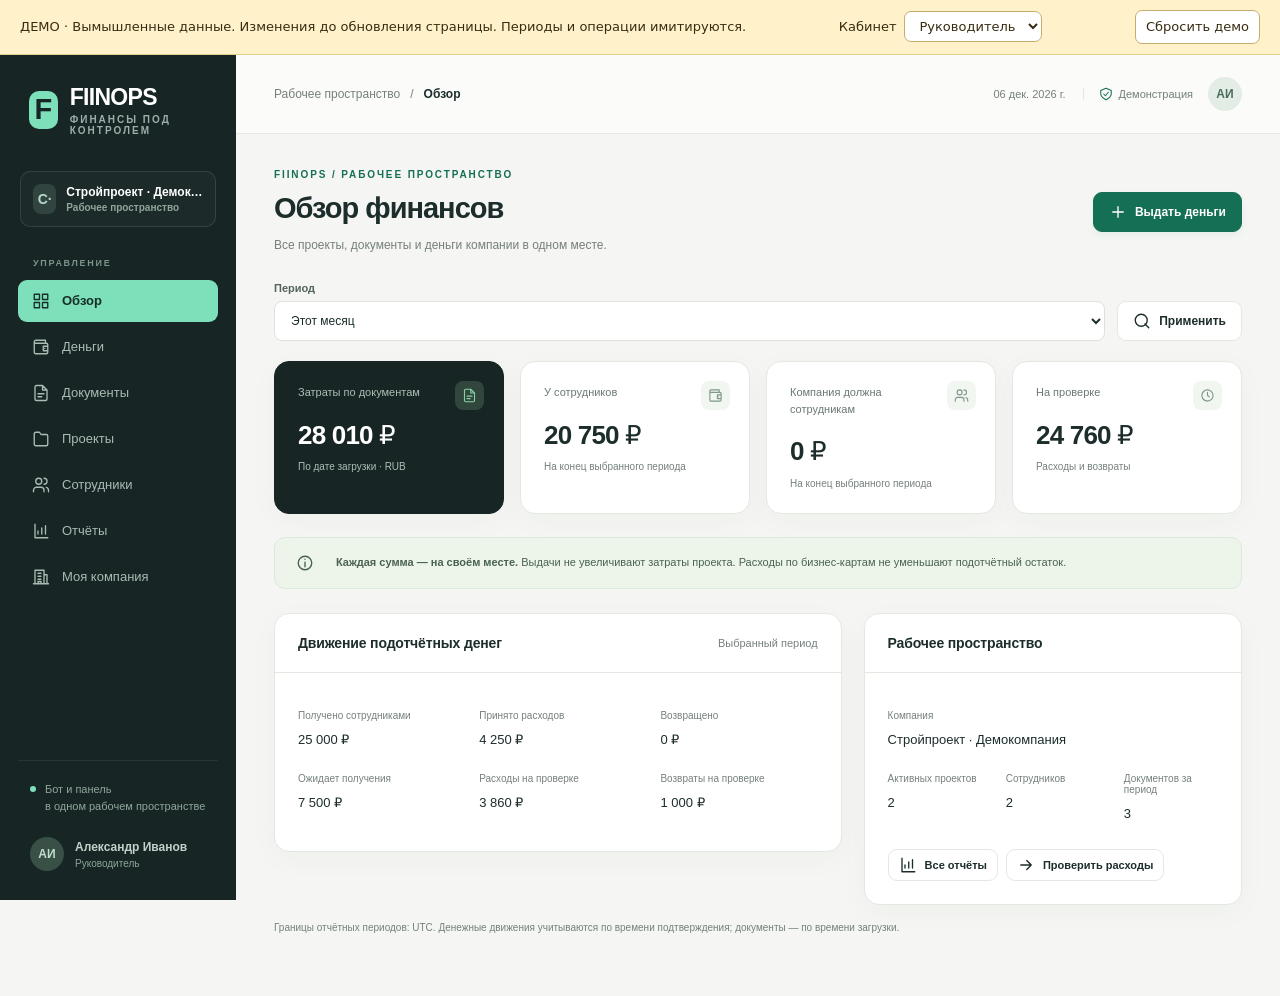
==== index.html @ cc053718 "Publish isolated FIINOPS interface demo with fictional data" ====
<!doctype html>
<html lang="ru">
  <head>
    <meta charset="utf-8" />
    <meta name="viewport" content="width=device-width, initial-scale=1" />
    <meta name="theme-color" content="#172624" />
    <meta
      name="description"
      content="FIINOPS — проекты, документы и деньги вашей компании"
    />
    <title>FIINOPS · Демонстрация интерфейса</title>
    <link
      rel="icon"
      href="data:image/svg+xml,%3Csvg xmlns='http://www.w3.org/2000/svg' viewBox='0 0 40 40'%3E%3Crect width='40' height='40' rx='11' fill='%23172624'/%3E%3Cpath d='M12 29V11h17v5H18v3h9v5h-9v5' fill='%237de0bb'/%3E%3C/svg%3E"
    />
    <link rel="stylesheet" href="./app.css" />
    <link rel="stylesheet" href="./demo.css" />
    <script src="./demo.js" defer></script>
    <script src="./app.js" defer></script>
  </head>
  <body>
    <a class="skip-link" href="#main-content">Перейти к содержимому</a>
    <div id="app" aria-busy="true">
      <div class="boot">
        <span class="brand-mark">F</span>
        <p>Открываем FIINOPS…</p>
      </div>
    </div>
    <div
      id="toast-region"
      class="toast-region"
      aria-live="polite"
      aria-atomic="false"
    ></div>
    <dialog id="dialog" aria-labelledby="dialog-title"></dialog>
  </body>
</html>
---- app.css ----
:root {
  --bg: #f5f6f3;
  --paper: #fff;
  --ink: #1c2d2b;
  --muted: #75807b;
  --line: #e3e8e1;
  --accent: #146f54;
  --accent-light: #e6f4ec;
  --nav: #172624;
  --danger: #b33f43;
  --amber: #9b681b;
  --radius: 15px;
  --shadow: 0 7px 30px #18392b08;
  font-family:
    Inter,
    -apple-system,
    BlinkMacSystemFont,
    "Segoe UI",
    Arial,
    sans-serif;
  font-synthesis: none;
  color: var(--ink);
  background: var(--bg);
  font-size: 14px;
}
* {
  box-sizing: border-box;
}
body {
  margin: 0;
}
button,
input,
select,
textarea {
  font: inherit;
}
button,
a,
input,
select,
textarea {
  -webkit-tap-highlight-color: transparent;
}
button,
a {
  touch-action: manipulation;
}
a {
  color: var(--accent);
  text-decoration: none;
}
button {
  cursor: pointer;
}
button:disabled {
  cursor: wait;
  opacity: 0.55;
}
button:focus-visible,
a:focus-visible,
input:focus-visible,
select:focus-visible,
textarea:focus-visible {
  outline: 3px solid #5db896;
  outline-offset: 3px;
}
button {
  color: inherit;
}
button svg,
a svg {
  width: 18px;
  height: 18px;
  flex: none;
}
svg {
  stroke: currentColor;
  fill: none;
  stroke-width: 1.8;
  stroke-linecap: round;
  stroke-linejoin: round;
}
.skip-link {
  position: fixed;
  top: -60px;
  left: 20px;
  background: var(--accent);
  color: white;
  padding: 12px 18px;
  z-index: 100;
}
.skip-link:focus {
  top: 12px;
}
.boot {
  min-height: 100vh;
  display: flex;
  align-items: center;
  justify-content: center;
  flex-direction: column;
  color: var(--muted);
  gap: 16px;
}
.brand-mark {
  display: grid;
  place-items: center;
  width: 38px;
  height: 38px;
  border-radius: 10px;
  background: #7de0bb;
  color: #172624;
  font-weight: 900;
  font-size: 29px;
  line-height: 1;
  letter-spacing: -3px;
  padding-right: 3px;
}
.brand {
  display: flex;
  align-items: center;
  gap: 12px;
  font-size: 23px;
  font-weight: 800;
  letter-spacing: -0.7px;
}
.brand small {
  font-size: 10px;
  letter-spacing: 2px;
  color: #9cafaa;
  font-weight: 600;
  margin-top: 3px;
}
.brand-text {
  display: flex;
  flex-direction: column;
}
.app-shell {
  display: grid;
  grid-template-columns: 236px minmax(0, 1fr);
  min-height: 100vh;
}
.sidebar {
  position: sticky;
  top: 0;
  height: 100vh;
  background: var(--nav);
  color: #fff;
  display: flex;
  flex-direction: column;
  padding: 29px 18px 20px;
  z-index: 40;
}
.sidebar .brand {
  padding: 0 11px;
  margin-bottom: 35px;
}
.workspace-chip {
  border: 1px solid #ffffff1c;
  background: #ffffff06;
  border-radius: 10px;
  padding: 12px;
  display: flex;
  align-items: center;
  gap: 10px;
  margin: 0 2px 25px;
}
.workspace-chip .company-avatar {
  background: #324440;
  color: #b7d8c9;
  width: 30px;
  height: 30px;
  border-radius: 8px;
  display: grid;
  place-items: center;
  font-weight: 700;
}
.workspace-chip .workspace-name {
  font-size: 12px;
  font-weight: 600;
  overflow: hidden;
  text-overflow: ellipsis;
  white-space: nowrap;
}
.workspace-chip small {
  display: block;
  color: #90a49c;
  font-size: 10px;
  margin-top: 3px;
}
.nav-caption {
  font-size: 9px;
  font-weight: 700;
  color: #7c958b;
  letter-spacing: 1.7px;
  padding: 0 15px;
  margin: 6px 0 12px;
}
.nav-list {
  display: grid;
  gap: 4px;
}
.nav-link {
  display: flex;
  align-items: center;
  gap: 12px;
  padding: 12px 14px;
  border-radius: 9px;
  color: #a9bbb3;
  font-size: 13px;
  font-weight: 500;
}
.nav-link svg {
  width: 18px;
  height: 18px;
}
.nav-link:hover {
  background: #ffffff08;
  color: white;
}
.nav-link.active {
  background: #7de0bb;
  color: #172f27;
  font-weight: 700;
}
.sidebar-foot {
  margin-top: auto;
  padding-top: 22px;
}
.sidebar-note {
  border-top: 1px solid #ffffff12;
  padding: 20px 12px 12px;
  display: flex;
  gap: 9px;
  align-items: flex-start;
  color: #90a79d;
  font-size: 11px;
  line-height: 1.6;
}
.sidebar-note .live-dot {
  margin-top: 5px;
}
.live-dot {
  width: 6px;
  height: 6px;
  border-radius: 50%;
  background: #7de0bb;
  flex: none;
}
.user-menu {
  display: flex;
  align-items: center;
  gap: 11px;
  color: #c3d0cb;
  padding: 9px 12px;
  border-radius: 9px;
}
.user-menu:hover {
  background: #ffffff08;
}
.avatar {
  width: 34px;
  height: 34px;
  border-radius: 50%;
  background: #e4ede5;
  color: #4a6c5d;
  display: grid;
  place-items: center;
  font-size: 12px;
  font-weight: 700;
  flex: none;
}
.user-menu .avatar {
  background: #385046;
  color: #c1dfcc;
}
.user-name {
  font-size: 12px;
  font-weight: 600;
  display: block;
}
.user-role {
  font-size: 10px;
  color: #8ea59a;
  margin-top: 4px;
  display: block;
}
.main-shell {
  min-width: 0;
}
.topbar {
  height: 79px;
  display: flex;
  align-items: center;
  justify-content: space-between;
  padding: 0 38px;
  border-bottom: 1px solid var(--line);
  background: #ffffff9c;
  gap: 14px;
}
.breadcrumb {
  font-size: 12px;
  color: var(--muted);
  display: flex;
  align-items: center;
  gap: 10px;
}
.breadcrumb strong {
  font-weight: 600;
  color: var(--ink);
}
.topbar-end {
  display: flex;
  align-items: center;
  gap: 15px;
  color: var(--muted);
  font-size: 11px;
}
.topbar-clock {
  border-right: 1px solid var(--line);
  padding-right: 17px;
}
.secure-tag {
  display: flex;
  align-items: center;
  gap: 6px;
}
.secure-tag svg {
  width: 14px;
  height: 14px;
  color: var(--accent);
}
.menu-button {
  display: none;
}
.main-content {
  padding: 35px 38px 50px;
  max-width: 1600px;
  margin: auto;
  min-height: calc(100vh - 80px);
}
.page-header {
  display: flex;
  justify-content: space-between;
  align-items: center;
  gap: 20px;
  margin-bottom: 26px;
}
.eyebrow {
  font-size: 10px;
  text-transform: uppercase;
  letter-spacing: 1.9px;
  font-weight: 700;
  color: var(--accent);
  margin: 0 0 10px;
}
.page-header h1 {
  font-size: 29px;
  letter-spacing: -1px;
  margin: 0;
  font-weight: 700;
  line-height: 1.25;
}
.page-description {
  color: var(--muted);
  font-size: 12px;
  line-height: 1.8;
  margin: 9px 0 0;
  max-width: 700px;
}
.page-actions {
  display: flex;
  gap: 9px;
  align-items: center;
  flex-wrap: wrap;
}
.button {
  display: inline-flex;
  align-items: center;
  justify-content: center;
  gap: 8px;
  border: 1px solid var(--line);
  background: white;
  color: var(--ink);
  border-radius: 9px;
  min-height: 40px;
  padding: 10px 15px;
  font-size: 12px;
  font-weight: 600;
  white-space: nowrap;
  transition:
    background 0.15s,
    transform 0.15s;
}
.button:hover {
  background: #f0f4ef;
}
.button.primary {
  background: var(--accent);
  color: white;
  border-color: var(--accent);
  box-shadow: 0 3px 7px #146f5412;
}
.button.primary:hover {
  background: #0e5e46;
}
.button.danger {
  color: var(--danger);
  background: #fff9f9;
  border-color: #edd5d6;
}
.button.ghost {
  border-color: transparent;
  background: transparent;
  color: var(--muted);
}
.button.small {
  min-height: 32px;
  padding: 6px 10px;
  font-size: 11px;
}
.button.icon-only {
  width: 36px;
  padding: 8px;
}
.button.full {
  width: 100%;
}
.button:active {
  transform: translateY(1px);
}
.panel {
  background: var(--paper);
  border: 1px solid var(--line);
  border-radius: var(--radius);
  box-shadow: var(--shadow);
  overflow: hidden;
}
.panel + .panel {
  margin-top: 22px;
}
.panel-heading {
  display: flex;
  justify-content: space-between;
  align-items: center;
  gap: 14px;
  padding: 21px 23px;
  border-bottom: 1px solid var(--line);
}
.panel-heading h2 {
  font-size: 14px;
  margin: 0;
  letter-spacing: -0.15px;
}
.panel-heading small {
  font-size: 11px;
  color: var(--muted);
}
.panel-body {
  padding: 23px;
}
.section-label {
  margin: 27px 0 13px;
  font-size: 14px;
  font-weight: 650;
}
.metrics {
  display: grid;
  grid-template-columns: repeat(4, minmax(0, 1fr));
  gap: 16px;
  margin-bottom: 23px;
}
.metric {
  position: relative;
  padding: 22px 23px;
  background: #fff;
  border: 1px solid var(--line);
  border-radius: var(--radius);
  min-height: 143px;
  display: flex;
  flex-direction: column;
  align-items: flex-start;
  box-shadow: var(--shadow);
}
a.metric:hover {
  border-color: #a1c7b2;
}
.metric-label {
  font-size: 11px;
  color: #6a7971;
  line-height: 1.5;
  max-width: 85%;
}
.metric-icon {
  position: absolute;
  right: 19px;
  top: 19px;
  color: #7e978b;
  background: #f2f6f0;
  width: 29px;
  height: 29px;
  border-radius: 8px;
  display: grid;
  place-items: center;
}
.metric-icon svg {
  width: 15px;
  height: 15px;
}
.metric-value {
  font-size: 26px;
  line-height: 1.1;
  letter-spacing: -0.8px;
  margin-top: 20px;
  font-weight: 650;
  color: var(--ink);
  font-variant-numeric: tabular-nums;
}
.metric-note {
  font-size: 10px;
  color: var(--muted);
  margin-top: 10px;
  line-height: 1.5;
}
.metric.highlight {
  background: var(--nav);
  border-color: var(--nav);
}
.metric.highlight .metric-value {
  color: #fff;
}
.metric.highlight .metric-label,
.metric.highlight .metric-note {
  color: #acbfb5;
}
.metric.highlight .metric-icon {
  background: #31463c;
  color: #86cfa5;
}
.summary-strip {
  display: flex;
  align-items: center;
  gap: 22px;
  border: 1px solid #dce8dc;
  background: #edf5eb;
  padding: 16px 21px;
  border-radius: 11px;
  margin-bottom: 24px;
  color: #49624f;
  font-size: 11px;
  line-height: 1.6;
}
.summary-strip svg {
  width: 18px;
  height: 18px;
  flex: none;
}
.summary-strip p {
  margin: 0;
}
.summary-strip strong {
  font-weight: 650;
}
.two-column {
  display: grid;
  grid-template-columns: minmax(0, 1.5fr) minmax(260px, 1fr);
  gap: 22px;
  align-items: start;
}
.two-column .panel + .panel {
  margin-top: 0;
}
.tabs {
  display: flex;
  gap: 22px;
  border-bottom: 1px solid var(--line);
  margin-bottom: 23px;
}
.tab {
  border-bottom: 2px solid transparent;
  padding: 0 0 14px;
  color: var(--muted);
  font-size: 12px;
  font-weight: 600;
}
.tab.active {
  border-color: var(--accent);
  color: var(--accent);
}
.tab:hover {
  color: var(--ink);
}
.filters {
  display: flex;
  flex-wrap: wrap;
  gap: 12px;
  align-items: flex-end;
  margin-bottom: 20px;
}
.filters .field {
  min-width: 145px;
  flex: 1;
  margin-bottom: 0;
}
.filters .field.search-field {
  flex: 2;
  min-width: 190px;
}
.filters .date-field {
  max-width: 160px;
  min-width: 135px;
}
.filters .button {
  height: 40px;
}
.field {
  display: flex;
  flex-direction: column;
  gap: 7px;
  margin-bottom: 17px;
}
.field > label {
  font-size: 11px;
  font-weight: 600;
  color: #53645c;
}
.field input,
.field select,
.field textarea {
  background: #fff;
  color: var(--ink);
  border: 1px solid #dce3da;
  border-radius: 8px;
  min-height: 40px;
  padding: 10px 12px;
  width: 100%;
  min-width: 0;
  font-size: 12px;
}
.field textarea {
  min-height: 88px;
  resize: vertical;
  line-height: 1.65;
}
.field input::placeholder {
  color: #9aa69e;
}
.field input:hover,
.field select:hover,
.field textarea:hover {
  border-color: #9cb5a6;
}
.field small {
  font-size: 10px;
  color: var(--muted);
  line-height: 1.5;
}
.field input[readonly] {
  background: #f5f7f3;
}
.form-grid {
  display: grid;
  grid-template-columns: 1fr 1fr;
  gap: 0 16px;
}
.form-grid > .wide {
  grid-column: 1/-1;
}
.table-wrap {
  overflow: auto;
  max-width: 100%;
}
.data-table {
  width: 100%;
  border-collapse: collapse;
  text-align: left;
  font-size: 11px;
  white-space: nowrap;
}
.data-table th {
  font-size: 9px;
  letter-spacing: 0.75px;
  text-transform: uppercase;
  color: #869188;
  font-weight: 650;
  background: #fafbf8;
  padding: 14px 22px;
  border-bottom: 1px solid var(--line);
}
.data-table td {
  padding: 17px 22px;
  border-bottom: 1px solid #eef1eb;
  vertical-align: middle;
}
.data-table tr:last-child td {
  border-bottom: 0;
}
.data-table tbody tr:hover {
  background: #fafcf8;
}
.data-table th.numeric,
.data-table td.numeric {
  text-align: right;
  font-variant-numeric: tabular-nums;
}
.data-table .cell-main {
  font-size: 12px;
  font-weight: 550;
  color: var(--ink);
}
.data-table .cell-sub {
  font-size: 10px;
  margin-top: 5px;
  color: var(--muted);
  max-width: 260px;
  overflow: hidden;
  text-overflow: ellipsis;
}
.data-table a.cell-main:hover {
  color: var(--accent);
}
.row-actions {
  display: flex;
  align-items: center;
  gap: 6px;
  justify-content: flex-end;
}
.badge {
  display: inline-flex;
  align-items: center;
  gap: 5px;
  border-radius: 6px;
  font-size: 9px;
  font-weight: 600;
  padding: 5px 8px;
  line-height: 1.3;
  background: #f0f3ee;
  color: #6e7d72;
  white-space: nowrap;
}
.badge::before {
  content: "";
  width: 4px;
  height: 4px;
  border-radius: 50%;
  background: currentColor;
}
.badge.success {
  color: #2b7751;
  background: #edf7ed;
}
.badge.warning {
  color: #a0772e;
  background: #fbf5e7;
}
.badge.danger {
  color: #b05454;
  background: #fbefed;
}
.badge.info {
  color: #4b7296;
  background: #edf3f9;
}
.pagination {
  display: flex;
  justify-content: space-between;
  align-items: center;
  border-top: 1px solid var(--line);
  padding: 15px 22px;
  color: var(--muted);
  font-size: 10px;
  gap: 12px;
}
.pagination-buttons {
  display: flex;
  gap: 7px;
}
.empty-state {
  padding: 51px 25px;
  display: flex;
  flex-direction: column;
  align-items: center;
  text-align: center;
}
.empty-icon {
  display: grid;
  place-items: center;
  width: 49px;
  height: 49px;
  border-radius: 14px;
  background: #f0f5ed;
  color: #8ca18f;
  margin-bottom: 16px;
}
.empty-icon svg {
  width: 23px;
  height: 23px;
}
.empty-state h3 {
  font-size: 14px;
  font-weight: 600;
  margin: 0 0 8px;
}
.empty-state p {
  font-size: 12px;
  line-height: 1.7;
  color: var(--muted);
  max-width: 380px;
  margin: 0 0 17px;
}
.loading-state {
  padding: 75px 25px;
  color: var(--muted);
  display: flex;
  gap: 11px;
  align-items: center;
  justify-content: center;
  font-size: 12px;
}
.spinner {
  width: 18px;
  height: 18px;
  border: 2px solid #dbe7dc;
  border-top-color: var(--accent);
  border-radius: 50%;
  animation: spin 0.8s linear infinite;
}
.loading-screen {
  padding: 95px 0;
}
.skeleton {
  height: 18px;
  background: linear-gradient(100deg, #edf1eb 15%, #f8faf5 40%, #edf1eb 65%);
  background-size: 250%;
  animation: shimmer 1.5s infinite;
  border-radius: 5px;
}
.error-box {
  padding: 15px 18px;
  background: #fff3ef;
  border: 1px solid #f0dcd3;
  color: #a6543e;
  border-radius: 9px;
  font-size: 12px;
  line-height: 1.7;
  margin-bottom: 16px;
}
.notice {
  padding: 14px 17px;
  border-radius: 9px;
  background: #f4f7f0;
  color: #6e7b68;
  font-size: 11px;
  line-height: 1.7;
  margin: 16px 0;
}
.notice p {
  margin: 0;
}
.detail-grid {
  display: grid;
  grid-template-columns: repeat(3, minmax(0, 1fr));
  gap: 22px 24px;
}
.detail-item dt {
  color: var(--muted);
  font-size: 10px;
  margin-bottom: 8px;
}
.detail-item dd {
  font-size: 13px;
  margin: 0;
  line-height: 1.7;
  overflow-wrap: anywhere;
}
.detail-item.wide {
  grid-column: 1/-1;
}
.detail-item dd.amount {
  font-size: 24px;
  font-weight: 650;
  letter-spacing: -0.6px;
}
.detail-label {
  font-size: 10px;
  color: var(--muted);
  margin: 0 0 8px;
}
.detail-text {
  font-size: 13px;
  line-height: 1.7;
}
.amount {
  font-variant-numeric: tabular-nums;
}
.muted {
  color: var(--muted);
}
.text-danger {
  color: var(--danger);
}
.text-accent {
  color: var(--accent);
}
.back-link {
  display: inline-flex;
  align-items: center;
  gap: 7px;
  color: var(--muted);
  font-size: 11px;
  margin-bottom: 23px;
}
.back-link svg {
  width: 14px;
  height: 14px;
}
.timeline {
  list-style: none;
  margin: 0;
  padding: 0;
}
.timeline li {
  position: relative;
  border-left: 1px solid #e0e7dc;
  margin-left: 5px;
  padding: 0 0 25px 22px;
  font-size: 11px;
  line-height: 1.6;
}
.timeline li::before {
  content: "";
  position: absolute;
  width: 7px;
  height: 7px;
  background: #91b6a0;
  border: 3px solid white;
  box-sizing: content-box;
  border-radius: 50%;
  left: -7px;
  top: 1px;
}
.timeline li:last-child {
  border: 0;
  padding-bottom: 0;
}
.timeline time {
  display: block;
  color: var(--muted);
  font-size: 10px;
  margin-top: 3px;
}
.raw-text {
  white-space: pre-wrap;
  word-break: break-word;
  font:
    11px/1.8 ui-monospace,
    SFMono-Regular,
    Consolas,
    monospace;
  margin: 0;
  color: #667468;
  max-height: 350px;
  overflow: auto;
}
.card-grid {
  display: grid;
  grid-template-columns: repeat(3, 1fr);
  gap: 17px;
  margin-bottom: 24px;
}
.bank-card {
  background: linear-gradient(125deg, #223d32, #153027);
  color: white;
  border-radius: 14px;
  min-height: 161px;
  padding: 23px;
  position: relative;
  overflow: hidden;
}
.bank-card::after {
  content: "";
  position: absolute;
  right: -30px;
  bottom: -70px;
  border: 1px solid #ffffff0c;
  border-radius: 50%;
  width: 220px;
  height: 220px;
  box-shadow:
    0 0 0 35px #ffffff03,
    0 0 0 70px #ffffff02;
  pointer-events: none;
}
.bank-card h3 {
  font-size: 13px;
  margin: 0 0 34px;
  font-weight: 550;
  position: relative;
  z-index: 1;
}
.bank-card p {
  font-size: 19px;
  letter-spacing: 2px;
  margin: 0;
  color: #e8f2e9;
}
.bank-card small {
  font-size: 8px;
  letter-spacing: 1.5px;
  text-transform: uppercase;
  color: #97b3a3;
  display: block;
  margin-top: 12px;
}
.activity-row {
  padding: 15px 22px;
  display: flex;
  align-items: center;
  gap: 12px;
  border-bottom: 1px solid #eef1eb;
}
.activity-row:last-child {
  border: 0;
}
.activity-icon {
  background: #f1f5ed;
  color: #6c8a73;
  display: grid;
  place-items: center;
  width: 33px;
  height: 36px;
  border-radius: 9px;
  flex: none;
}
.activity-icon svg {
  width: 16px;
  height: 16px;
}
.activity-content {
  flex: 1;
  min-width: 0;
}
.activity-title {
  display: block;
  font-size: 11px;
  font-weight: 550;
}
.activity-note {
  display: block;
  font-size: 10px;
  margin-top: 5px;
  color: var(--muted);
}
.activity-value {
  font-size: 12px;
  font-weight: 600;
  text-align: right;
}
.section-footnote {
  font-size: 10px;
  color: var(--muted);
  line-height: 1.7;
  margin-top: 14px;
}
.inline-actions {
  display: flex;
  gap: 8px;
  flex-wrap: wrap;
}
.code-box {
  background: #f2f6ef;
  border: 1px dashed #c3d6bc;
  border-radius: 10px;
  padding: 17px;
  text-align: center;
  font:
    600 21px/1.6 ui-monospace,
    monospace;
  letter-spacing: 3px;
  overflow-wrap: anywhere;
  margin: 18px 0;
}
.toast-region {
  position: fixed;
  bottom: 23px;
  right: 25px;
  display: grid;
  gap: 9px;
  z-index: 200;
  max-width: min(420px, calc(100vw - 32px));
}
.toast {
  background: #223b30;
  color: #f3fbf4;
  border: 1px solid #46624c;
  border-radius: 10px;
  padding: 14px 18px;
  box-shadow: 0 10px 30px #1a36202b;
  font-size: 12px;
  line-height: 1.6;
  animation: slideIn 0.15s ease;
}
.toast.error {
  background: #80453c;
  border-color: #a66558;
}
.toast button {
  border: 0;
  background: transparent;
  color: inherit;
  float: right;
  padding-left: 15px;
}
dialog {
  border: 1px solid var(--line);
  border-radius: 17px;
  padding: 0;
  width: 540px;
  max-width: calc(100% - 30px);
  max-height: calc(100vh - 40px);
  color: var(--ink);
  box-shadow: 0 30px 130px #102b3052;
}
dialog::backdrop {
  background: #17282485;
  backdrop-filter: blur(3px);
}
.dialog-header {
  padding: 24px 25px 20px;
  border-bottom: 1px solid var(--line);
  display: flex;
  align-items: center;
  justify-content: space-between;
  gap: 15px;
}
.dialog-header h2 {
  font-size: 18px;
  letter-spacing: -0.5px;
  margin: 0;
}
.dialog-body {
  padding: 24px 25px;
}
.dialog-actions {
  display: flex;
  justify-content: flex-end;
  gap: 9px;
  padding-top: 21px;
  margin-top: 5px;
  border-top: 1px solid var(--line);
}
.dialog-description {
  color: var(--muted);
  font-size: 12px;
  line-height: 1.8;
  margin: 0 0 21px;
}
.login-page {
  min-height: 100vh;
  display: grid;
  grid-template-columns: minmax(0, 1.1fr) minmax(400px, 1fr);
}
.login-story {
  background: var(--nav);
  padding: 43px 55px 36px;
  display: flex;
  flex-direction: column;
  color: white;
  position: relative;
  overflow: hidden;
}
.login-story::after {
  content: "";
  position: absolute;
  width: 600px;
  height: 600px;
  border: 1px solid #91bca519;
  border-radius: 50%;
  bottom: -310px;
  right: -150px;
  box-shadow:
    0 0 0 65px #91bca506,
    0 0 0 130px #91bca504,
    0 0 0 195px #91bca503;
  pointer-events: none;
}
.login-story-main {
  margin: auto 0;
  padding: 65px 0;
  max-width: 520px;
  z-index: 1;
}
.login-story .eyebrow {
  color: #8ec7a8;
  font-size: 10px;
  letter-spacing: 2.7px;
}
.login-story h1 {
  font-size: 51px;
  font-weight: 600;
  line-height: 1.17;
  letter-spacing: -2px;
  margin: 20px 0 25px;
}
.login-story h1 span {
  color: #91d2aa;
}
.login-story .lead {
  font-size: 14px;
  color: #9eb7a9;
  line-height: 1.9;
  max-width: 360px;
}
.login-benefits {
  margin-top: 42px;
  display: grid;
  gap: 19px;
}
.login-benefit {
  display: flex;
  align-items: center;
  gap: 12px;
  color: #c4d8ca;
  font-size: 12px;
}
.login-benefit svg {
  width: 17px;
  height: 17px;
  color: #7fcfa0;
}
.login-story-footer {
  font-size: 10px;
  color: #6e9281;
  z-index: 1;
}
.login-form-side {
  display: flex;
  flex-direction: column;
  align-items: center;
  justify-content: center;
  padding: 55px;
  background: #fafbf8;
}
.login-card {
  width: 100%;
  max-width: 365px;
}
.login-icon {
  display: grid;
  place-items: center;
  background: #eaf2e6;
  color: var(--accent);
  width: 46px;
  height: 46px;
  border-radius: 13px;
  margin-bottom: 27px;
}
.login-icon svg {
  width: 23px;
  height: 23px;
}
.login-card h2 {
  font-size: 27px;
  letter-spacing: -0.8px;
  margin: 0 0 13px;
}
.login-card .intro {
  font-size: 12px;
  color: var(--muted);
  line-height: 1.9;
  margin: 0 0 31px;
}
.login-card .button {
  min-height: 46px;
  font-size: 12px;
}
.login-steps {
  list-style: none;
  counter-reset: step;
  padding: 24px 0 0;
  margin: 25px 0;
  border-top: 1px solid var(--line);
  display: grid;
  gap: 17px;
}
.login-steps li {
  counter-increment: step;
  display: flex;
  align-items: flex-start;
  gap: 12px;
  font-size: 11px;
  line-height: 1.7;
  color: #7e8a80;
}
.login-steps li::before {
  content: counter(step);
  background: #eef2e9;
  color: #7d9683;
  font-size: 9px;
  font-weight: 600;
  display: grid;
  place-items: center;
  min-width: 21px;
  height: 21px;
  border-radius: 50%;
}
.login-footer {
  font-size: 10px;
  color: #97a091;
  line-height: 1.8;
  margin-top: 35px;
}
.login-waiting {
  margin: 19px 0;
  padding: 15px 17px;
  background: #edf5e8;
  border: 1px solid #dbe9d4;
  border-radius: 9px;
  display: flex;
  align-items: center;
  gap: 11px;
  font-size: 11px;
  color: #5d7c5e;
  line-height: 1.6;
}
.login-mobile-brand {
  display: none;
}
.mobile-overlay {
  display: none;
}
.pill-count {
  font-size: 9px;
  background: #e9efdf;
  color: #678248;
  border-radius: 4px;
  padding: 3px 6px;
}
.dialog-confirm-summary {
  display: grid;
  gap: 9px;
  background: #f6f8f2;
  border-radius: 10px;
  padding: 17px;
  margin-bottom: 21px;
  font-size: 12px;
  line-height: 1.7;
}
.dialog-confirm-summary strong {
  font-size: 22px;
  letter-spacing: -0.5px;
}
.report-summary {
  display: flex;
  gap: 15px;
  flex-wrap: wrap;
  font-size: 11px;
  color: var(--muted);
  margin-bottom: 21px;
}
.report-summary strong {
  color: var(--ink);
  font-size: 13px;
}
.session-row {
  display: flex;
  justify-content: space-between;
  gap: 14px;
  padding: 17px 0;
  border-bottom: 1px solid var(--line);
  font-size: 11px;
  line-height: 1.8;
}
.session-row:last-child {
  border: 0;
}
.session-row strong {
  display: block;
  font-weight: 550;
}
.session-row small {
  color: var(--muted);
}
.full-span {
  grid-column: 1/-1;
}
@keyframes spin {
  to {
    transform: rotate(360deg);
  }
}
@keyframes shimmer {
  to {
    background-position: -200%;
  }
}
@keyframes slideIn {
  from {
    opacity: 0;
    transform: translateY(6px);
  }
  to {
    opacity: 1;
    transform: translateY(0);
  }
}
@media (min-width: 1500px) {
  .main-content {
    padding-top: 40px;
  }
  .metric {
    min-height: 152px;
  }
  .metric-value {
    font-size: 30px;
  }
}
@media (max-width: 1180px) {
  .app-shell {
    grid-template-columns: 205px minmax(0, 1fr);
  }
  .sidebar {
    padding-left: 12px;
    padding-right: 12px;
  }
  .topbar {
    padding: 0 25px;
  }
  .main-content {
    padding: 28px 25px 40px;
  }
  .metrics {
    gap: 11px;
  }
  .metric {
    padding: 18px 16px;
  }
  .metric-value {
    font-size: 23px;
  }
  .metric-icon {
    right: 13px;
    top: 15px;
  }
  .data-table td,
  .data-table th {
    padding-left: 17px;
    padding-right: 17px;
  }
  .login-story {
    padding: 35px;
  }
  .login-story h1 {
    font-size: 43px;
  }
  .two-column {
    grid-template-columns: 1fr;
  }
}
@media (max-width: 900px) {
  .metrics {
    grid-template-columns: repeat(2, minmax(0, 1fr));
  }
  .card-grid {
    grid-template-columns: repeat(2, 1fr);
  }
  .topbar-clock {
    display: none;
  }
  .login-page {
    grid-template-columns: 0.9fr 1fr;
  }
  .login-story h1 {
    font-size: 36px;
  }
  .login-story {
    padding: 32px;
  }
  .login-form-side {
    padding: 35px;
  }
  .detail-grid {
    grid-template-columns: repeat(2, minmax(0, 1fr));
  }
}
@media (max-width: 700px) {
  .app-shell {
    display: block;
  }
  .sidebar {
    position: fixed;
    left: 0;
    transform: translateX(-100%);
    visibility: hidden;
    width: 247px;
    transition: transform 0.2s;
  }
  .app-shell.menu-open .sidebar {
    transform: translateX(0);
    visibility: visible;
  }
  .mobile-overlay {
    position: fixed;
    inset: 0;
    background: #142a2777;
    z-index: 35;
  }
  .app-shell.menu-open .mobile-overlay {
    display: block;
  }
  .menu-button {
    display: inline-flex;
    background: transparent;
    border: 0;
    padding: 5px;
    color: var(--ink);
  }
  .menu-button svg {
    width: 21px;
    height: 21px;
  }
  .topbar {
    height: 63px;
    padding: 0 19px;
  }
  .breadcrumb {
    font-size: 10px;
    gap: 7px;
    flex: 1;
  }
  .breadcrumb > span:first-child,
  .breadcrumb > .separator {
    display: none;
  }
  .topbar-end {
    font-size: 9px;
    gap: 9px;
  }
  .secure-tag span {
    display: none;
  }
  .topbar-end .avatar {
    width: 29px;
    height: 29px;
    font-size: 10px;
  }
  .main-content {
    padding: 25px 19px 35px;
    min-height: calc(100vh - 63px);
  }
  .page-header {
    align-items: flex-start;
    flex-wrap: wrap;
    gap: 15px;
    margin-bottom: 22px;
  }
  .page-header h1 {
    font-size: 26px;
  }
  .page-header .page-actions {
    margin-left: auto;
  }
  .page-description {
    font-size: 11px;
  }
  .metrics {
    gap: 10px;
    margin-bottom: 18px;
  }
  .metric {
    padding: 18px 15px;
    min-height: 135px;
    border-radius: 12px;
  }
  .metric-value {
    font-size: 24px;
    margin-top: 22px;
  }
  .metric-label {
    font-size: 10px;
    max-width: 100%;
    padding-right: 19px;
  }
  .metric-note {
    font-size: 9px;
  }
  .metric-icon {
    right: 11px;
    top: 12px;
    width: 23px;
    height: 23px;
  }
  .metric-icon svg {
    width: 12px;
    height: 12px;
  }
  .summary-strip {
    padding: 13px 15px;
    gap: 11px;
    font-size: 10px;
    align-items: flex-start;
  }
  .panel-heading {
    padding: 18px 17px;
  }
  .panel-body {
    padding: 19px 17px;
  }
  .data-table th {
    padding: 12px 15px;
    font-size: 8px;
  }
  .data-table td {
    padding: 15px;
    font-size: 10px;
  }
  .data-table .cell-main {
    font-size: 11px;
  }
  .filters {
    gap: 9px;
  }
  .filters .field {
    min-width: 120px;
  }
  .filters .field.search-field {
    flex-basis: 100%;
  }
  .filters .date-field {
    max-width: none;
    flex-basis: 40%;
    min-width: 120px;
  }
  .filters .field > label {
    font-size: 10px;
  }
  .filters .button {
    padding-left: 13px;
    padding-right: 13px;
  }
  .tabs {
    gap: 20px;
  }
  .tab {
    font-size: 11px;
  }
  .detail-grid {
    gap: 19px 14px;
  }
  .detail-item dd {
    font-size: 12px;
  }
  .detail-item dd.amount {
    font-size: 21px;
  }
  .card-grid {
    grid-template-columns: 1fr;
  }
  .bank-card {
    min-height: 150px;
  }
  .pagination {
    padding: 14px 15px;
    font-size: 9px;
  }
  .button {
    font-size: 11px;
    min-height: 38px;
    padding: 9px 13px;
  }
  .login-page {
    display: block;
  }
  .login-story {
    display: none;
  }
  .login-form-side {
    min-height: 100vh;
    padding: 30px;
  }
  .login-mobile-brand {
    display: flex;
    margin-bottom: 55px;
    width: 100%;
    max-width: 365px;
  }
  .login-mobile-brand .brand-mark {
    background: var(--nav);
    color: #7de0bb;
  }
  .login-mobile-brand .brand {
    color: var(--ink);
  }
  .login-card h2 {
    font-size: 28px;
  }
  .login-card {
    margin: auto 0;
  }
  .login-footer {
    margin-top: 30px;
  }
  .toast-region {
    bottom: 17px;
    right: 16px;
  }
  .form-grid {
    grid-template-columns: 1fr;
  }
  .dialog-header {
    padding: 20px;
  }
  .dialog-body {
    padding: 20px;
  }
  .dialog-header h2 {
    font-size: 17px;
  }
  .dialog-actions {
    flex-wrap: wrap;
  }
  .activity-row {
    padding: 15px 17px;
  }
  .secure-tag {
    gap: 3px;
  }
  .panel-heading small {
    font-size: 9px;
  }
  .session-row {
    flex-direction: column;
    gap: 6px;
  }
}
@media (prefers-reduced-motion: reduce) {
  *,
  *::before,
  *::after {
    animation: none !important;
    transition: none !important;
    scroll-behavior: auto !important;
  }
}

[hidden] {
  display: none !important;
}
.mt-24 {
  margin-top: 24px;
}
.mt-22 {
  margin-top: 22px;
}
.mt-20 {
  margin-top: 20px;
}
.mb-20 {
  margin-bottom: 20px;
}
.block {
  display: block;
}
.pagination-position {
  align-self: center;
  margin-right: 8px;
}
---- demo.css ----
.demo-bar {
  position: sticky;
  top: 0;
  z-index: 100;
  display: flex;
  align-items: center;
  justify-content: space-between;
  flex-wrap: wrap;
  gap: 8px;
  padding: 10px 20px;
  background: #fff2cb;
  color: #382c12;
  font:
    13px/1.5 system-ui,
    sans-serif;
  border-bottom: 1px solid #e4ce8e;
}
.demo-bar label {
  display: flex;
  gap: 8px;
  align-items: center;
}
.demo-bar select,
.demo-bar button {
  padding: 6px 10px;
  border: 1px solid #c5ad70;
  border-radius: 7px;
  background: white;
  color: #382c12;
  font: inherit;
  cursor: pointer;
}
.demo-bar p {
  margin: 0;
}
.demo-bar:focus-within {
  outline: none;
}
body .sidebar {
  top: var(--demo-height, 62px);
  height: calc(100dvh - var(--demo-height, 62px));
}
@media (max-width: 650px) {
  .demo-bar {
    padding: 8px 12px;
  }
  .demo-bar p {
    flex-basis: 100%;
  }
}
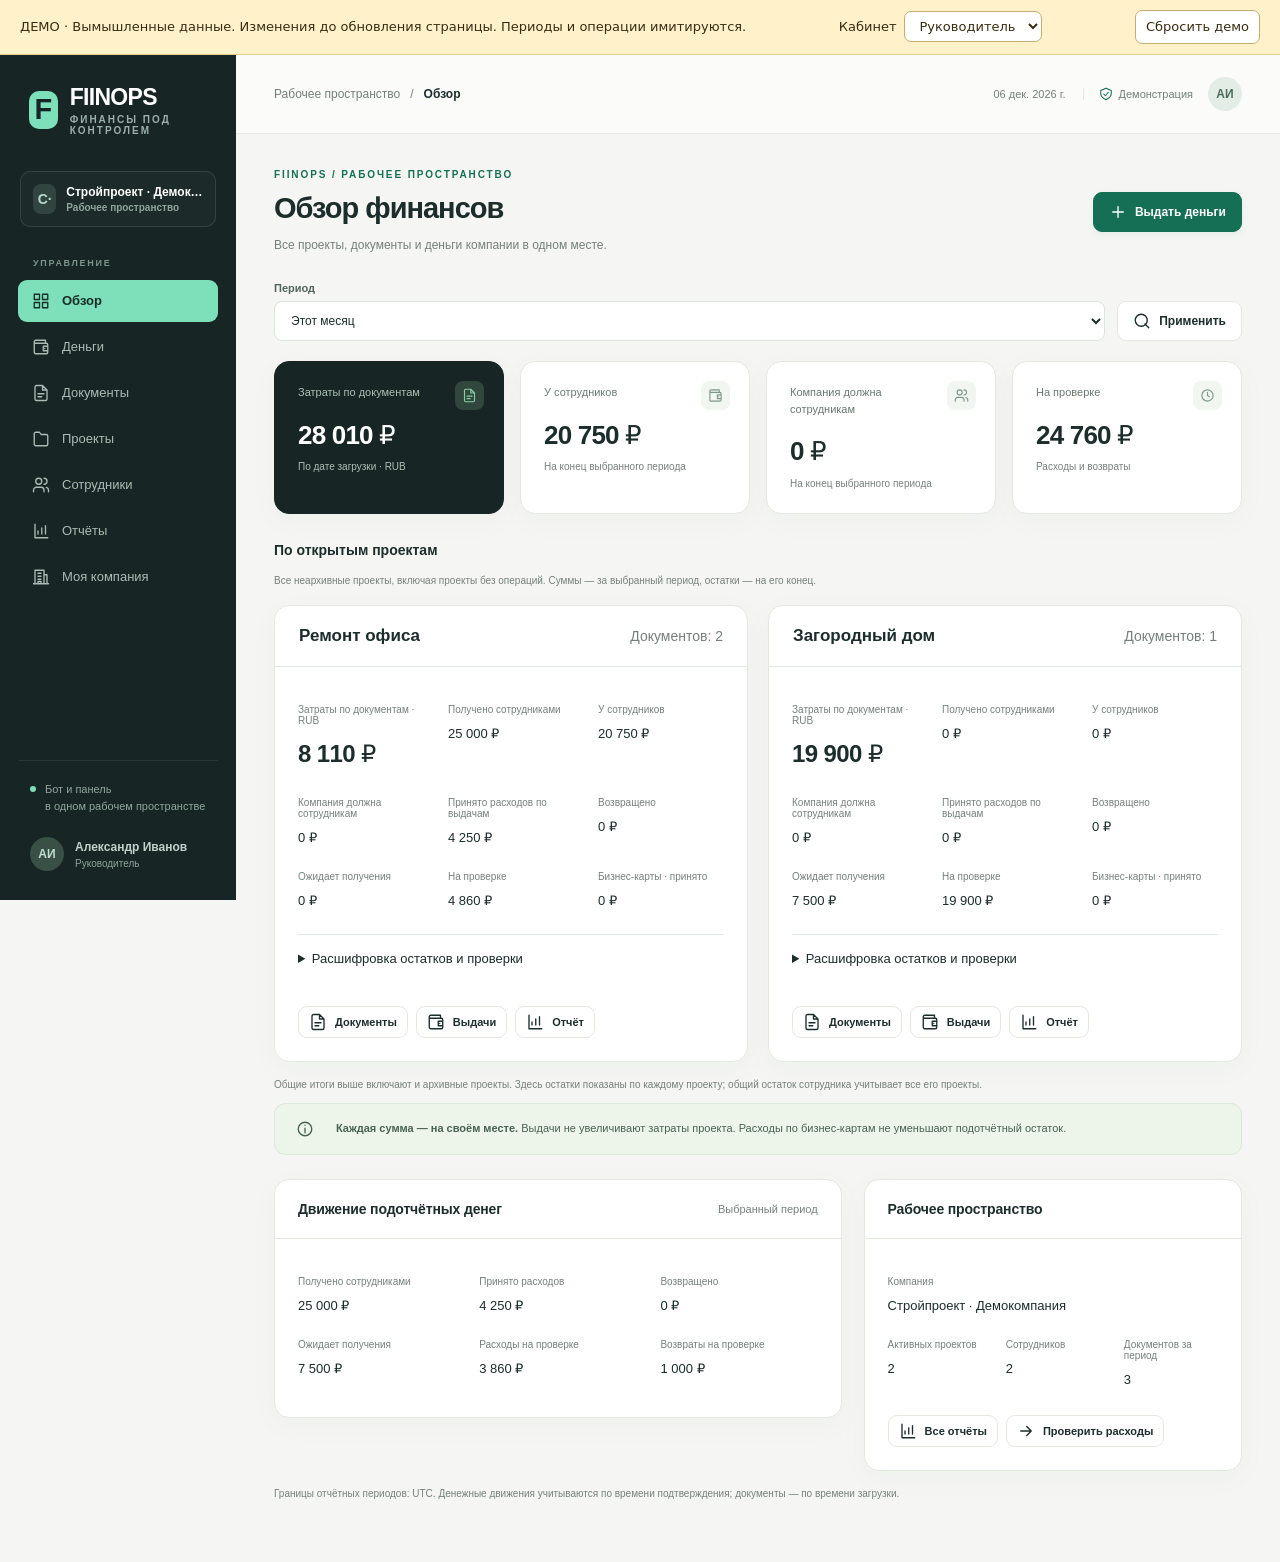
==== commit ca9b5e0d: "Show open projects and their finances on the overview" ====
--- a/index.html
+++ b/index.html
@@ -13,10 +13,10 @@
       rel="icon"
       href="data:image/svg+xml,%3Csvg xmlns='http://www.w3.org/2000/svg' viewBox='0 0 40 40'%3E%3Crect width='40' height='40' rx='11' fill='%23172624'/%3E%3Cpath d='M12 29V11h17v5H18v3h9v5h-9v5' fill='%237de0bb'/%3E%3C/svg%3E"
     />
-    <link rel="stylesheet" href="./app.css" />
-    <link rel="stylesheet" href="./demo.css" />
-    <script src="./demo.js" defer></script>
-    <script src="./app.js" defer></script>
+    <link rel="stylesheet" href="./app.css?v=fbfe90303e83" />
+    <link rel="stylesheet" href="./demo.css?v=ede2356b7fde" />
+    <script src="./demo.js?v=cb448fdccf68" defer></script>
+    <script src="./app.js?v=447e1bc1a896" defer></script>
   </head>
   <body>
     <a class="skip-link" href="#main-content">Перейти к содержимому</a>
--- a/app.css
+++ b/app.css
@@ -561,6 +561,54 @@
 .summary-strip strong {
   font-weight: 650;
 }
+.project-overview {
+  margin-top: 28px;
+}
+.project-overview-grid {
+  display: grid;
+  grid-template-columns: repeat(2, minmax(0, 1fr));
+  gap: 20px;
+  margin-top: 16px;
+}
+.project-overview-heading {
+  padding: 20px 24px;
+  border-bottom: 1px solid var(--border, #e1e7e1);
+  display: flex;
+  flex-wrap: wrap;
+  justify-content: space-between;
+  align-items: center;
+  gap: 10px;
+}
+.project-overview-grid > .panel + .panel {
+  margin-top: 0;
+}
+.project-overview-heading h3 {
+  margin: 0;
+  font-size: 17px;
+  overflow-wrap: anywhere;
+}
+.project-overview-heading a {
+  color: inherit;
+  text-decoration: none;
+}
+.project-overview-heading a:hover {
+  text-decoration: underline;
+}
+.project-review-breakdown {
+  margin-top: 22px;
+  padding-top: 16px;
+  border-top: 1px solid var(--border, #e1e7e1);
+}
+.project-review-breakdown summary {
+  cursor: pointer;
+  font-size: 13px;
+  margin-bottom: 16px;
+}
+@media (max-width: 1100px) {
+  .project-overview-grid {
+    grid-template-columns: minmax(0, 1fr);
+  }
+}
 .two-column {
   display: grid;
   grid-template-columns: minmax(0, 1.5fr) minmax(260px, 1fr);
